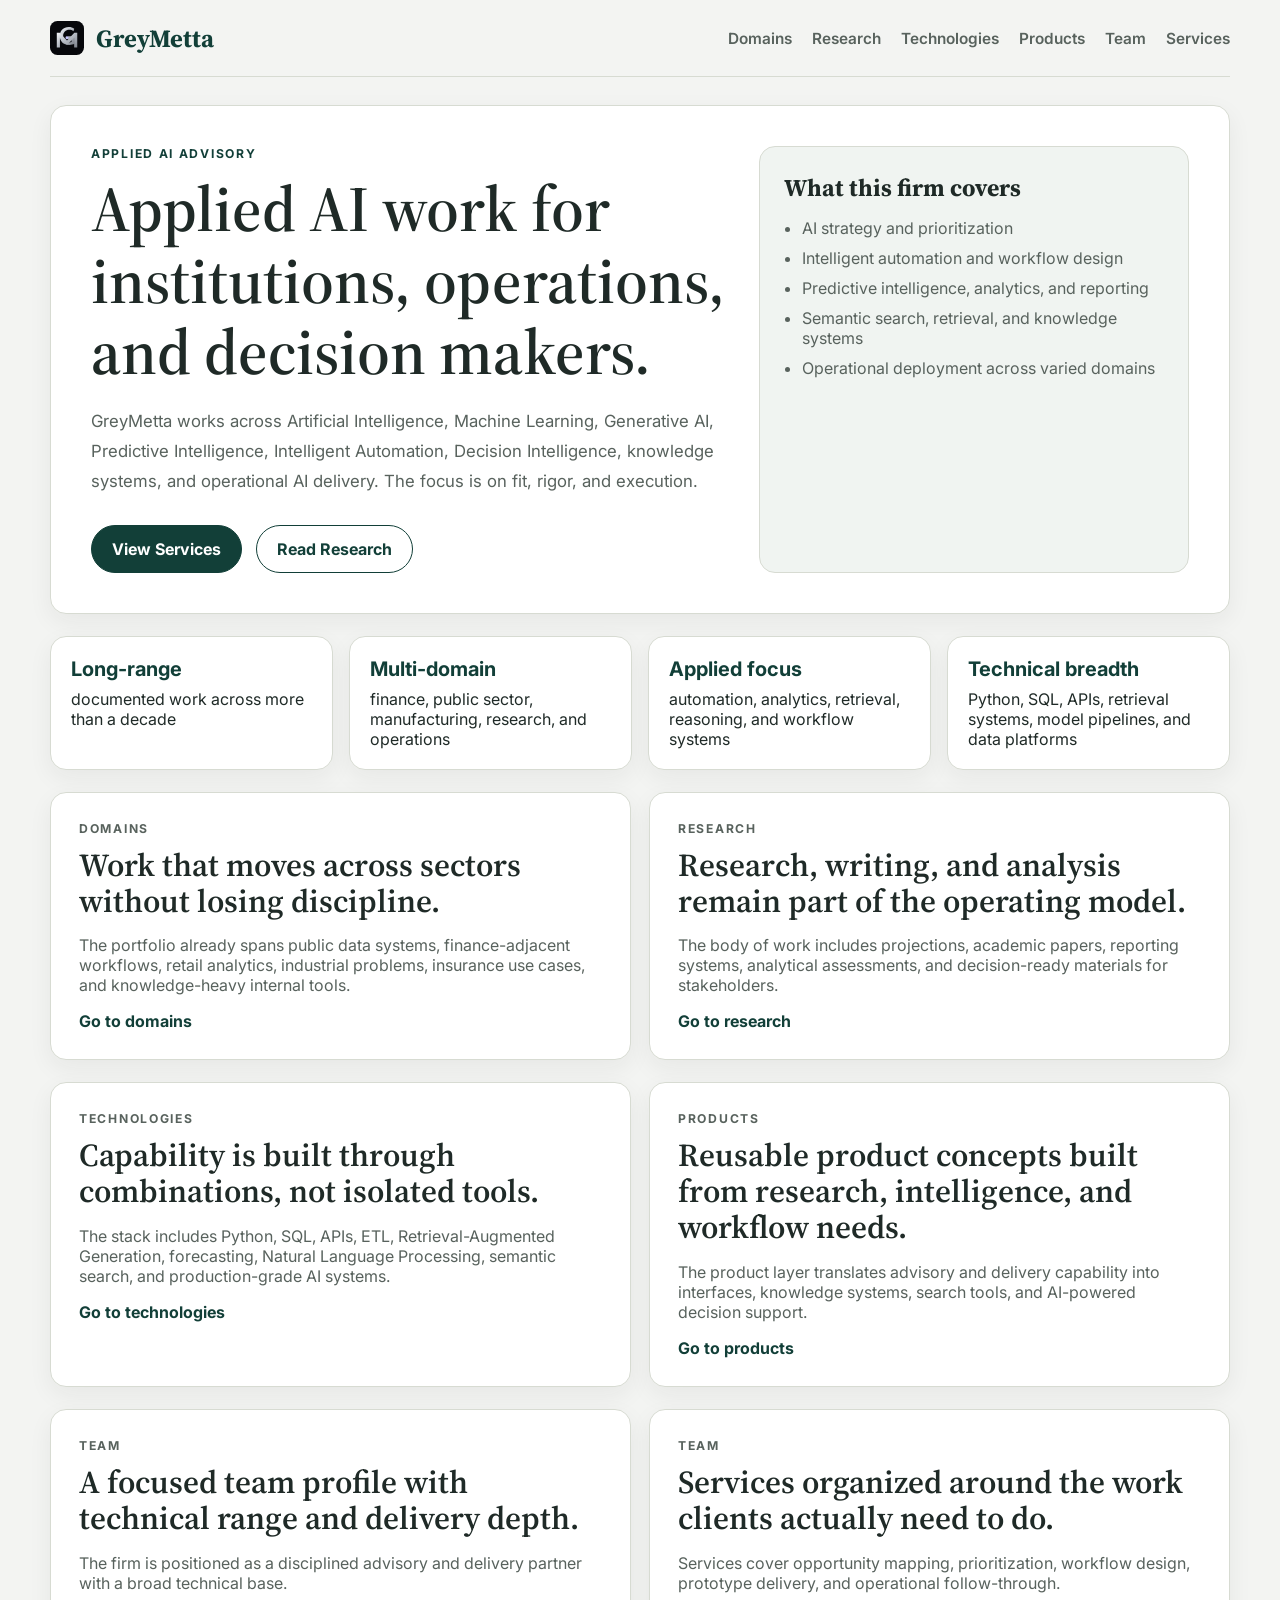
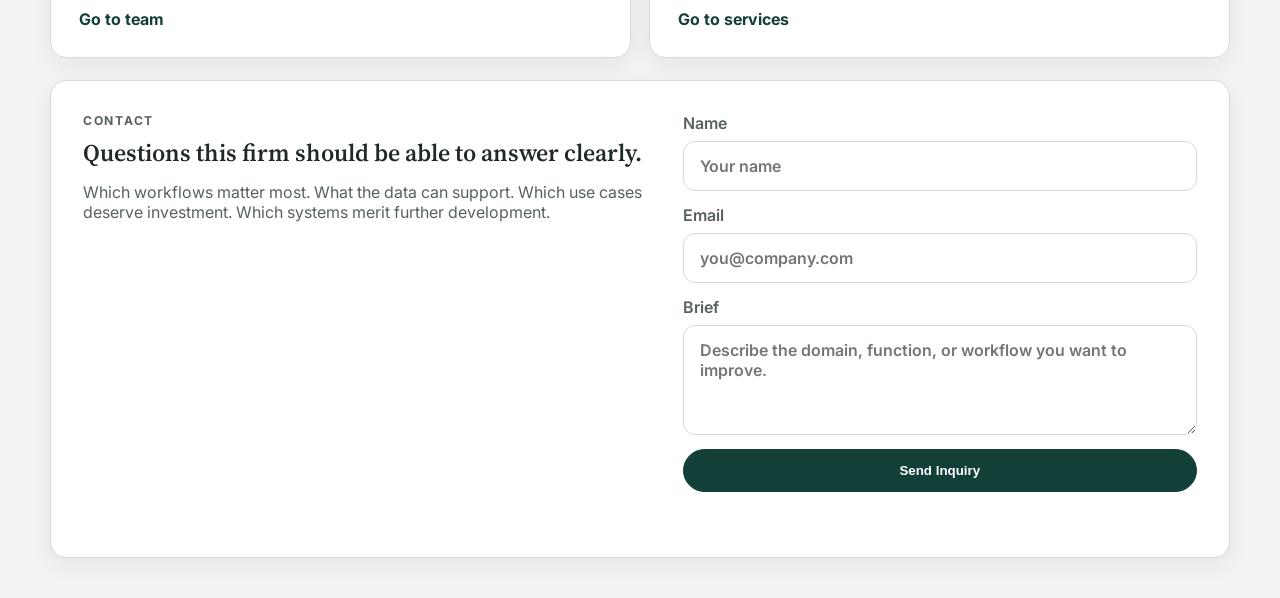
==== index.html @ bc5dd59d "Initial GreyMetta site" ====
<!DOCTYPE html>
<html lang="en">
  <head>
    <meta charset="UTF-8" />
    <meta name="viewport" content="width=device-width, initial-scale=1.0" />
    <title>GreyMetta | Applied AI Advisory</title>
    <meta
      name="description"
      content="GreyMetta is an applied AI advisory firm working across domains, research, technologies, teams, and services."
    />
    <link rel="preconnect" href="https://fonts.googleapis.com" />
    <link rel="preconnect" href="https://fonts.gstatic.com" crossorigin />
    <link
      href="https://fonts.googleapis.com/css2?family=Inter:wght@400;500;600;700&family=Source+Serif+4:wght@400;600;700&display=swap"
      rel="stylesheet"
    />
    <link rel="stylesheet" href="styles.css" />
  </head>
  <body>
    <div class="site-frame">
      <header class="site-header">
        <div class="header-inner">
          <a class="brand" href="index.html">
            <img class="brand-logo" src="logo-mark.svg" alt="GreyMetta" />
            <span>GreyMetta</span>
          </a>
          <nav class="site-nav" aria-label="Main navigation">
            <a href="domains.html">Domains</a>
            <a href="research.html">Research</a>
            <a href="technologies.html">Technologies</a>
            <a href="products.html">Products</a>
            <a href="team.html">Team</a>
            <a href="services.html">Services</a>
          </nav>
        </div>
      </header>

      <main>
        <!-- Editable: Homepage Hero -->
        <section class="hero">
          <div class="hero-copy">
            <p class="kicker">Applied AI Advisory</p>
            <h1>Applied AI work for institutions, operations, and decision makers.</h1>
            <p class="lead">
              GreyMetta works across Artificial Intelligence, Machine Learning,
              Generative AI, Predictive Intelligence, Intelligent Automation,
              Decision Intelligence, knowledge systems, and operational AI
              delivery. The focus is on fit, rigor, and execution.
            </p>
            <div class="hero-actions">
              <a class="button" href="services.html">View Services</a>
              <a class="button button-secondary" href="research.html">Read Research</a>
            </div>
          </div>
          <aside class="hero-aside">
            <div class="aside-block">
              <h2>What this firm covers</h2>
              <ul class="plain-list">
                <li>AI strategy and prioritization</li>
                <li>Intelligent automation and workflow design</li>
                <li>Predictive intelligence, analytics, and reporting</li>
                <li>Semantic search, retrieval, and knowledge systems</li>
                <li>Operational deployment across varied domains</li>
              </ul>
            </div>
          </aside>
        </section>

        <!-- Editable: Homepage Overview -->
        <section class="metrics-row" aria-label="Firm profile">
          <article>
            <strong>Long-range</strong>
            <span>documented work across more than a decade</span>
          </article>
          <article>
            <strong>Multi-domain</strong>
            <span>finance, public sector, manufacturing, research, and operations</span>
          </article>
          <article>
            <strong>Applied focus</strong>
            <span>automation, analytics, retrieval, reasoning, and workflow systems</span>
          </article>
          <article>
            <strong>Technical breadth</strong>
            <span>Python, SQL, APIs, retrieval systems, model pipelines, and data platforms</span>
          </article>
        </section>

        <section class="section-grid">
          <article class="panel">
            <p class="section-label">Domains</p>
            <h2>Work that moves across sectors without losing discipline.</h2>
            <p>
              The portfolio already spans public data systems, finance-adjacent
              workflows, retail analytics, industrial problems, insurance use
              cases, and knowledge-heavy internal tools.
            </p>
            <a class="text-link" href="domains.html">Go to domains</a>
          </article>
          <article class="panel">
            <p class="section-label">Research</p>
            <h2>Research, writing, and analysis remain part of the operating model.</h2>
            <p>
              The body of work includes projections, academic papers, reporting
              systems, analytical assessments, and decision-ready materials for
              stakeholders.
            </p>
            <a class="text-link" href="research.html">Go to research</a>
          </article>
        </section>

        <section class="section-grid">
          <article class="panel">
            <p class="section-label">Technologies</p>
            <h2>Capability is built through combinations, not isolated tools.</h2>
            <p>
              The stack includes Python, SQL, APIs, ETL, Retrieval-Augmented
              Generation, forecasting, Natural Language Processing, semantic
              search, and production-grade AI systems.
            </p>
            <a class="text-link" href="technologies.html">Go to technologies</a>
          </article>
          <article class="panel">
            <p class="section-label">Products</p>
            <h2>Reusable product concepts built from research, intelligence, and workflow needs.</h2>
            <p>
              The product layer translates advisory and delivery capability into
              interfaces, knowledge systems, search tools, and AI-powered
              decision support.
            </p>
            <a class="text-link" href="products.html">Go to products</a>
          </article>
        </section>

        <section class="section-grid">
          <article class="panel">
            <p class="section-label">Team</p>
            <h2>A focused team profile with technical range and delivery depth.</h2>
            <p>
              The firm is positioned as a disciplined advisory and delivery
              partner with a broad technical base.
            </p>
            <a class="text-link" href="team.html">Go to team</a>
          </article>
          <article class="panel">
            <p class="section-label">Team</p>
            <h2>Services organized around the work clients actually need to do.</h2>
            <p>
              Services cover opportunity mapping, prioritization, workflow
              design, prototype delivery, and operational follow-through.
            </p>
            <a class="text-link" href="services.html">Go to services</a>
          </article>
        </section>

        <!-- Editable: Homepage Contact -->
        <section class="closing-section">
          <div class="closing-copy">
            <p class="section-label">Contact</p>
            <h2>Questions this firm should be able to answer clearly.</h2>
            <p>
              Which workflows matter most. What the data can support. Which use
              cases deserve investment. Which systems merit further development.
            </p>
          </div>
          <form class="contact-form">
            <label>
              Name
              <input type="text" name="name" placeholder="Your name" />
            </label>
            <label>
              Email
              <input type="email" name="email" placeholder="you@company.com" />
            </label>
            <label>
              Brief
              <textarea
                name="message"
                rows="4"
                placeholder="Describe the domain, function, or workflow you want to improve."
              ></textarea>
            </label>
            <button class="button" type="submit">Send Inquiry</button>
            <p class="form-note" aria-live="polite"></p>
          </form>
        </section>
      </main>
    </div>
    <script src="script.js"></script>
  </body>
</html>
---- styles.css ----
:root {
  --bg: #f3f4f2;
  --surface: #ffffff;
  --line: #d7dbd2;
  --text: #1f2a27;
  --muted: #58625d;
  --accent: #123f38;
  --accent-soft: #f0f4f1;
  --radius: 16px;
  --shadow: 0 8px 24px rgba(31, 42, 39, 0.06);
}

* {
  box-sizing: border-box;
}

html {
  scroll-behavior: smooth;
}

body {
  margin: 0;
  background: var(--bg);
  color: var(--text);
  font-family: "Inter", sans-serif;
}

.site-frame {
  width: min(1180px, calc(100% - 32px));
  margin: 0 auto 40px;
}

.site-header {
  border-bottom: 1px solid var(--line);
  background: rgba(243, 244, 242, 0.96);
  position: sticky;
  top: 0;
}

.header-inner {
  display: flex;
  align-items: center;
  justify-content: space-between;
  gap: 24px;
  min-height: 76px;
}

.brand {
  display: inline-flex;
  align-items: center;
  gap: 12px;
  color: var(--accent);
  text-decoration: none;
  font-family: "Source Serif 4", serif;
  font-size: 1.55rem;
  font-weight: 700;
}

.brand-logo {
  width: 34px;
  height: 34px;
  display: block;
  flex: 0 0 auto;
}

.site-nav {
  display: flex;
  flex-wrap: wrap;
  gap: 20px;
}

.site-nav a {
  color: var(--muted);
  text-decoration: none;
  font-size: 0.96rem;
  font-weight: 600;
}

.site-nav a.active,
.site-nav a:hover,
.site-nav a:focus-visible,
.text-link:hover {
  color: var(--accent);
}

.text-link:focus-visible {
  color: var(--accent);
}

main {
  padding-top: 28px;
}

.hero,
.page-hero,
.panel,
.closing-section,
.metrics-row article {
  background: var(--surface);
  border: 1px solid var(--line);
  box-shadow: var(--shadow);
}

.hero {
  display: grid;
  grid-template-columns: 1.2fr 0.8fr;
  gap: 24px;
  padding: 40px;
  border-radius: var(--radius);
}

.hero-copy h1,
.page-hero h1,
.panel h2,
.closing-copy h2 {
  margin: 0;
  font-family: "Source Serif 4", serif;
  font-weight: 600;
  line-height: 1.12;
}

.hero-copy h1 {
  font-size: clamp(2.7rem, 5vw, 4.6rem);
  max-width: 760px;
}

.page-hero h1 {
  font-size: clamp(2.3rem, 4vw, 3.3rem);
}

.kicker,
.section-label {
  margin: 0 0 12px;
  color: var(--accent);
  text-transform: uppercase;
  letter-spacing: 0.14em;
  font-size: 0.76rem;
  font-weight: 700;
}

.lead,
.panel p,
.closing-copy p,
.form-note,
label,
.plain-list li {
  color: var(--muted);
}

.lead {
  max-width: 700px;
  margin: 18px 0 0;
  font-size: 1.05rem;
  line-height: 1.8;
}

.hero-actions {
  display: flex;
  flex-wrap: wrap;
  gap: 14px;
  margin-top: 28px;
}

.button {
  display: inline-flex;
  align-items: center;
  justify-content: center;
  padding: 13px 20px;
  border-radius: 999px;
  border: 1px solid var(--accent);
  background: var(--accent);
  color: #fff;
  text-decoration: none;
  font-weight: 700;
  cursor: pointer;
}

.button-secondary {
  background: #fff;
  color: var(--accent);
}

.button-small {
  padding: 10px 16px;
}

.hero-aside {
  display: flex;
}

.aside-block {
  width: 100%;
  padding: 24px;
  border-radius: var(--radius);
  background: var(--accent-soft);
  border: 1px solid var(--line);
}

.aside-block h2 {
  margin: 0 0 14px;
  font-family: "Source Serif 4", serif;
}

.metrics-row {
  display: grid;
  grid-template-columns: repeat(4, minmax(0, 1fr));
  gap: 16px;
  margin-top: 22px;
}

.metrics-row article {
  padding: 20px;
  border-radius: var(--radius);
}

.metrics-row strong {
  display: block;
  margin-bottom: 8px;
  color: var(--accent);
  font-size: 1.25rem;
}

.section-grid,
.card-grid {
  display: grid;
  gap: 18px;
}

.section-grid {
  grid-template-columns: repeat(2, minmax(0, 1fr));
  margin-top: 22px;
}

.section-grid.single {
  grid-template-columns: 1fr;
}

.panel {
  padding: 28px;
  border-radius: var(--radius);
}

.panel h2 {
  font-size: 2rem;
  margin-bottom: 14px;
}

.panel-wide {
  width: 100%;
}

.columns-two {
  display: grid;
  grid-template-columns: repeat(2, minmax(0, 1fr));
  gap: 24px;
}

.text-link {
  color: var(--accent);
  text-decoration: none;
  font-weight: 700;
}

.closing-section {
  display: grid;
  grid-template-columns: 1fr 0.9fr;
  gap: 28px;
  padding: 32px;
  margin-top: 22px;
  border-radius: var(--radius);
}

.contact-form {
  display: grid;
  gap: 14px;
}

label {
  display: grid;
  gap: 8px;
  font-weight: 600;
}

input,
textarea {
  width: 100%;
  padding: 14px 16px;
  border: 1px solid var(--line);
  border-radius: 12px;
  font: inherit;
  color: var(--text);
  background: #fff;
}

input:focus,
textarea:focus {
  outline: 2px solid rgba(18, 63, 56, 0.16);
  border-color: rgba(18, 63, 56, 0.36);
}

.form-note {
  min-height: 1.2em;
  margin: 0;
}

.page-main {
  padding-top: 28px;
}

.page-hero {
  padding: 34px;
  border-radius: var(--radius);
}

.page-section {
  margin-top: 22px;
}

.card-grid {
  grid-template-columns: repeat(2, minmax(0, 1fr));
}

.term-grid {
  display: flex;
  flex-wrap: wrap;
  gap: 10px;
}

.term-grid span {
  display: inline-flex;
  align-items: center;
  padding: 9px 12px;
  border: 1px solid var(--line);
  border-radius: 999px;
  background: var(--accent-soft);
  color: var(--accent);
  font-size: 0.92rem;
  font-weight: 600;
  line-height: 1.3;
}

.stacked-panels {
  display: grid;
  gap: 18px;
}

.plain-list {
  margin: 0;
  padding-left: 18px;
}

.plain-list li + li {
  margin-top: 10px;
}

@media (max-width: 920px) {
  .hero,
  .section-grid,
  .card-grid,
  .columns-two,
  .closing-section,
  .metrics-row {
    grid-template-columns: 1fr;
  }
}

@media (max-width: 720px) {
  .site-frame {
    width: min(100% - 18px, 100%);
  }

  .header-inner {
    flex-direction: column;
    align-items: flex-start;
    padding: 16px 0;
  }

  .site-nav {
    gap: 12px 16px;
  }

  .hero,
  .page-hero,
  .panel,
  .closing-section {
    padding: 22px;
  }
}
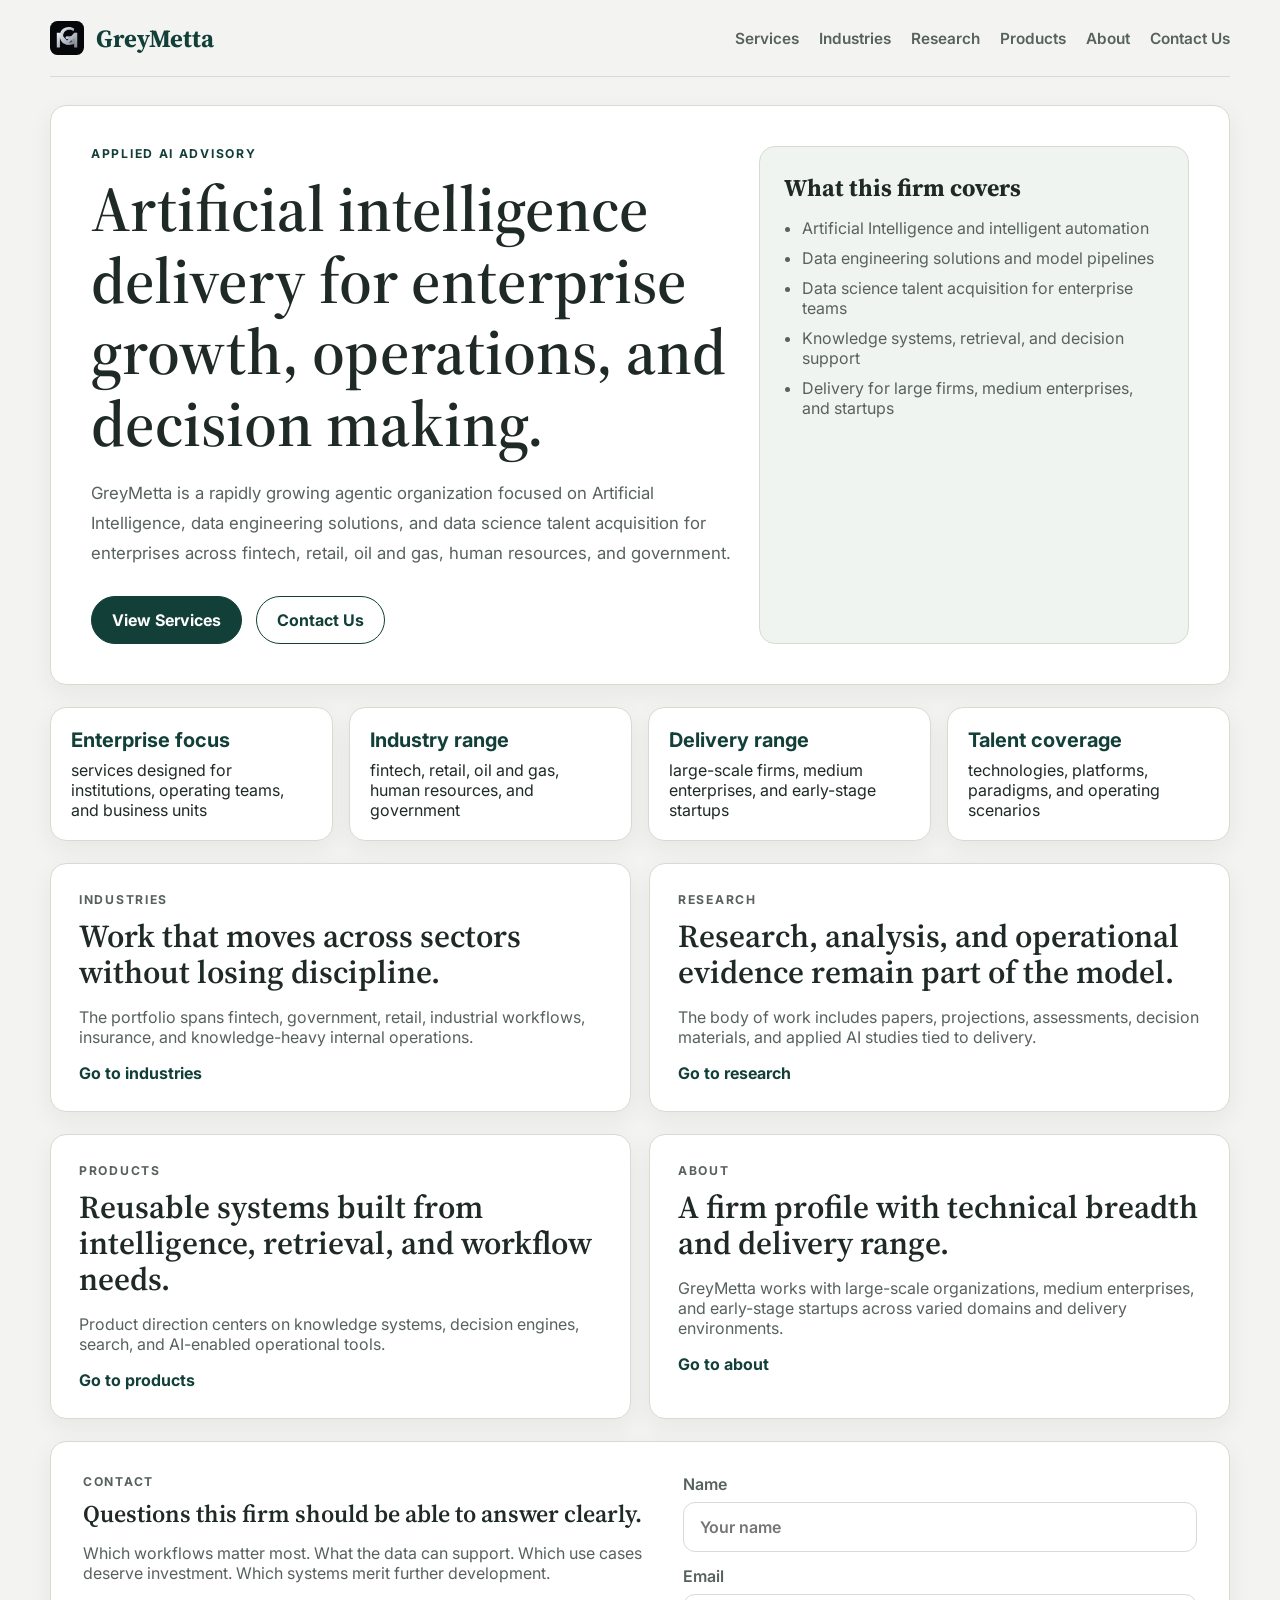
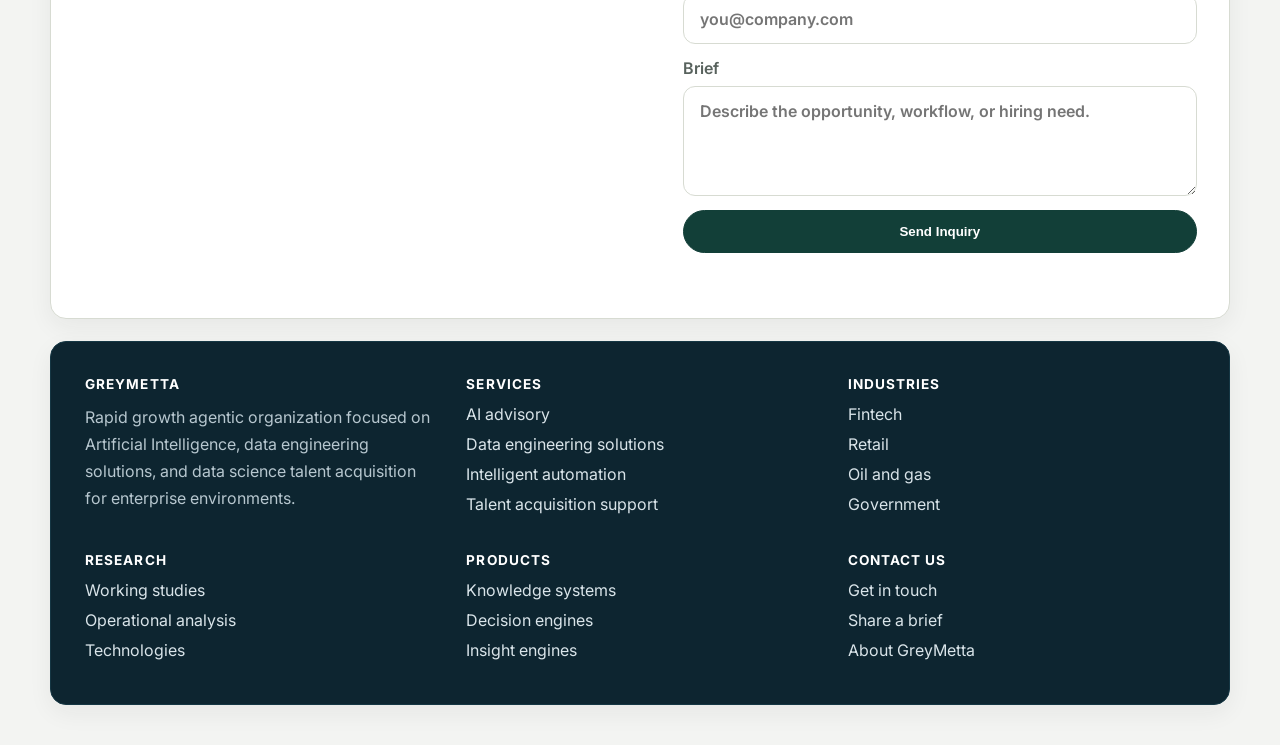
==== commit 3f6493ad: "Refine site structure and add contact page" ====
--- a/index.html
+++ b/index.html
@@ -6,7 +6,7 @@
     <title>GreyMetta | Applied AI Advisory</title>
     <meta
       name="description"
-      content="GreyMetta is an applied AI advisory firm working across domains, research, technologies, teams, and services."
+      content="GreyMetta is a rapidly growing agentic organization focused on AI, data engineering solutions, and data science talent acquisition."
     />
     <link rel="preconnect" href="https://fonts.googleapis.com" />
     <link rel="preconnect" href="https://fonts.gstatic.com" crossorigin />
@@ -25,85 +25,81 @@
             <span>GreyMetta</span>
           </a>
           <nav class="site-nav" aria-label="Main navigation">
-            <a href="domains.html">Domains</a>
+            <a href="services.html">Services</a>
+            <a href="domains.html">Industries</a>
             <a href="research.html">Research</a>
-            <a href="technologies.html">Technologies</a>
             <a href="products.html">Products</a>
-            <a href="team.html">Team</a>
-            <a href="services.html">Services</a>
+            <a href="team.html">About</a>
+            <a href="contact.html">Contact Us</a>
           </nav>
         </div>
       </header>
 
       <main>
-        <!-- Editable: Homepage Hero -->
         <section class="hero">
           <div class="hero-copy">
             <p class="kicker">Applied AI Advisory</p>
-            <h1>Applied AI work for institutions, operations, and decision makers.</h1>
+            <h1>Artificial intelligence delivery for enterprise growth, operations, and decision making.</h1>
             <p class="lead">
-              GreyMetta works across Artificial Intelligence, Machine Learning,
-              Generative AI, Predictive Intelligence, Intelligent Automation,
-              Decision Intelligence, knowledge systems, and operational AI
-              delivery. The focus is on fit, rigor, and execution.
+              GreyMetta is a rapidly growing agentic organization focused on
+              Artificial Intelligence, data engineering solutions, and data
+              science talent acquisition for enterprises across fintech,
+              retail, oil and gas, human resources, and government.
             </p>
             <div class="hero-actions">
               <a class="button" href="services.html">View Services</a>
-              <a class="button button-secondary" href="research.html">Read Research</a>
+              <a class="button button-secondary" href="contact.html">Contact Us</a>
             </div>
           </div>
           <aside class="hero-aside">
             <div class="aside-block">
               <h2>What this firm covers</h2>
               <ul class="plain-list">
-                <li>AI strategy and prioritization</li>
-                <li>Intelligent automation and workflow design</li>
-                <li>Predictive intelligence, analytics, and reporting</li>
-                <li>Semantic search, retrieval, and knowledge systems</li>
-                <li>Operational deployment across varied domains</li>
+                <li>Artificial Intelligence and intelligent automation</li>
+                <li>Data engineering solutions and model pipelines</li>
+                <li>Data science talent acquisition for enterprise teams</li>
+                <li>Knowledge systems, retrieval, and decision support</li>
+                <li>Delivery for large firms, medium enterprises, and startups</li>
               </ul>
             </div>
           </aside>
         </section>
 
-        <!-- Editable: Homepage Overview -->
         <section class="metrics-row" aria-label="Firm profile">
           <article>
-            <strong>Long-range</strong>
-            <span>documented work across more than a decade</span>
-          </article>
-          <article>
-            <strong>Multi-domain</strong>
-            <span>finance, public sector, manufacturing, research, and operations</span>
-          </article>
-          <article>
-            <strong>Applied focus</strong>
-            <span>automation, analytics, retrieval, reasoning, and workflow systems</span>
-          </article>
-          <article>
-            <strong>Technical breadth</strong>
-            <span>Python, SQL, APIs, retrieval systems, model pipelines, and data platforms</span>
+            <strong>Enterprise focus</strong>
+            <span>services designed for institutions, operating teams, and business units</span>
+          </article>
+          <article>
+            <strong>Industry range</strong>
+            <span>fintech, retail, oil and gas, human resources, and government</span>
+          </article>
+          <article>
+            <strong>Delivery range</strong>
+            <span>large-scale firms, medium enterprises, and early-stage startups</span>
+          </article>
+          <article>
+            <strong>Talent coverage</strong>
+            <span>technologies, platforms, paradigms, and operating scenarios</span>
           </article>
         </section>
 
         <section class="section-grid">
           <article class="panel">
-            <p class="section-label">Domains</p>
+            <p class="section-label">Industries</p>
             <h2>Work that moves across sectors without losing discipline.</h2>
             <p>
-              The portfolio already spans public data systems, finance-adjacent
-              workflows, retail analytics, industrial problems, insurance use
-              cases, and knowledge-heavy internal tools.
-            </p>
-            <a class="text-link" href="domains.html">Go to domains</a>
+              The portfolio spans fintech, government, retail, industrial
+              workflows, insurance, and knowledge-heavy internal operations.
+            </p>
+            <a class="text-link" href="domains.html">Go to industries</a>
           </article>
           <article class="panel">
             <p class="section-label">Research</p>
-            <h2>Research, writing, and analysis remain part of the operating model.</h2>
-            <p>
-              The body of work includes projections, academic papers, reporting
-              systems, analytical assessments, and decision-ready materials for
-              stakeholders.
+            <h2>Research, analysis, and operational evidence remain part of the model.</h2>
+            <p>
+              The body of work includes papers, projections, assessments,
+              decision materials, and applied AI studies tied to delivery.
             </p>
             <a class="text-link" href="research.html">Go to research</a>
           </article>
@@ -111,50 +107,27 @@
 
         <section class="section-grid">
           <article class="panel">
-            <p class="section-label">Technologies</p>
-            <h2>Capability is built through combinations, not isolated tools.</h2>
-            <p>
-              The stack includes Python, SQL, APIs, ETL, Retrieval-Augmented
-              Generation, forecasting, Natural Language Processing, semantic
-              search, and production-grade AI systems.
-            </p>
-            <a class="text-link" href="technologies.html">Go to technologies</a>
-          </article>
-          <article class="panel">
             <p class="section-label">Products</p>
-            <h2>Reusable product concepts built from research, intelligence, and workflow needs.</h2>
-            <p>
-              The product layer translates advisory and delivery capability into
-              interfaces, knowledge systems, search tools, and AI-powered
-              decision support.
+            <h2>Reusable systems built from intelligence, retrieval, and workflow needs.</h2>
+            <p>
+              Product direction centers on knowledge systems, decision engines,
+              search, and AI-enabled operational tools.
             </p>
             <a class="text-link" href="products.html">Go to products</a>
           </article>
-        </section>
-
-        <section class="section-grid">
-          <article class="panel">
-            <p class="section-label">Team</p>
-            <h2>A focused team profile with technical range and delivery depth.</h2>
-            <p>
-              The firm is positioned as a disciplined advisory and delivery
-              partner with a broad technical base.
-            </p>
-            <a class="text-link" href="team.html">Go to team</a>
-          </article>
-          <article class="panel">
-            <p class="section-label">Team</p>
-            <h2>Services organized around the work clients actually need to do.</h2>
-            <p>
-              Services cover opportunity mapping, prioritization, workflow
-              design, prototype delivery, and operational follow-through.
-            </p>
-            <a class="text-link" href="services.html">Go to services</a>
-          </article>
-        </section>
-
-        <!-- Editable: Homepage Contact -->
-        <section class="closing-section">
+          <article class="panel">
+            <p class="section-label">About</p>
+            <h2>A firm profile with technical breadth and delivery range.</h2>
+            <p>
+              GreyMetta works with large-scale organizations, medium
+              enterprises, and early-stage startups across varied domains and
+              delivery environments.
+            </p>
+            <a class="text-link" href="team.html">Go to about</a>
+          </article>
+        </section>
+
+        <section class="closing-section" id="contact">
           <div class="closing-copy">
             <p class="section-label">Contact</p>
             <h2>Questions this firm should be able to answer clearly.</h2>
@@ -177,7 +150,7 @@
               <textarea
                 name="message"
                 rows="4"
-                placeholder="Describe the domain, function, or workflow you want to improve."
+                placeholder="Describe the opportunity, workflow, or hiring need."
               ></textarea>
             </label>
             <button class="button" type="submit">Send Inquiry</button>
@@ -185,6 +158,51 @@
           </form>
         </section>
       </main>
+
+      <footer class="site-footer">
+        <div class="footer-grid">
+          <div>
+            <p class="footer-heading">GreyMetta</p>
+            <p class="footer-copy">
+              Rapid growth agentic organization focused on Artificial
+              Intelligence, data engineering solutions, and data science talent
+              acquisition for enterprise environments.
+            </p>
+          </div>
+          <div>
+            <p class="footer-heading">Services</p>
+            <a href="services.html">AI advisory</a>
+            <a href="services.html">Data engineering solutions</a>
+            <a href="services.html">Intelligent automation</a>
+            <a href="services.html">Talent acquisition support</a>
+          </div>
+          <div>
+            <p class="footer-heading">Industries</p>
+            <a href="domains.html">Fintech</a>
+            <a href="domains.html">Retail</a>
+            <a href="domains.html">Oil and gas</a>
+            <a href="domains.html">Government</a>
+          </div>
+          <div>
+            <p class="footer-heading">Research</p>
+            <a href="research.html">Working studies</a>
+            <a href="research.html">Operational analysis</a>
+            <a href="technologies.html">Technologies</a>
+          </div>
+          <div>
+            <p class="footer-heading">Products</p>
+            <a href="products.html">Knowledge systems</a>
+            <a href="products.html">Decision engines</a>
+            <a href="products.html">Insight engines</a>
+          </div>
+          <div>
+            <p class="footer-heading">Contact Us</p>
+            <a href="contact.html">Get in touch</a>
+            <a href="contact.html">Share a brief</a>
+            <a href="team.html">About GreyMetta</a>
+          </div>
+        </div>
+      </footer>
     </div>
     <script src="script.js"></script>
   </body>
--- a/styles.css
+++ b/styles.css
@@ -270,6 +270,49 @@
   border-radius: var(--radius);
 }
 
+.site-footer {
+  margin-top: 22px;
+  padding: 34px;
+  border-radius: var(--radius);
+  background: #0d2530;
+  color: #e8edf0;
+  border: 1px solid #153744;
+  box-shadow: var(--shadow);
+}
+
+.footer-grid {
+  display: grid;
+  grid-template-columns: repeat(3, minmax(0, 1fr));
+  gap: 28px 34px;
+}
+
+.footer-heading {
+  margin: 0 0 12px;
+  color: #ffffff;
+  text-transform: uppercase;
+  letter-spacing: 0.08em;
+  font-size: 0.85rem;
+  font-weight: 700;
+}
+
+.footer-copy {
+  margin: 0;
+  color: #b7c7cf;
+  line-height: 1.7;
+}
+
+.site-footer a {
+  display: block;
+  margin-bottom: 10px;
+  color: #d9e4e9;
+  text-decoration: none;
+}
+
+.site-footer a:hover,
+.site-footer a:focus-visible {
+  color: #ffffff;
+}
+
 .contact-form {
   display: grid;
   gap: 14px;
@@ -359,7 +402,8 @@
   .card-grid,
   .columns-two,
   .closing-section,
-  .metrics-row {
+  .metrics-row,
+  .footer-grid {
     grid-template-columns: 1fr;
   }
 }
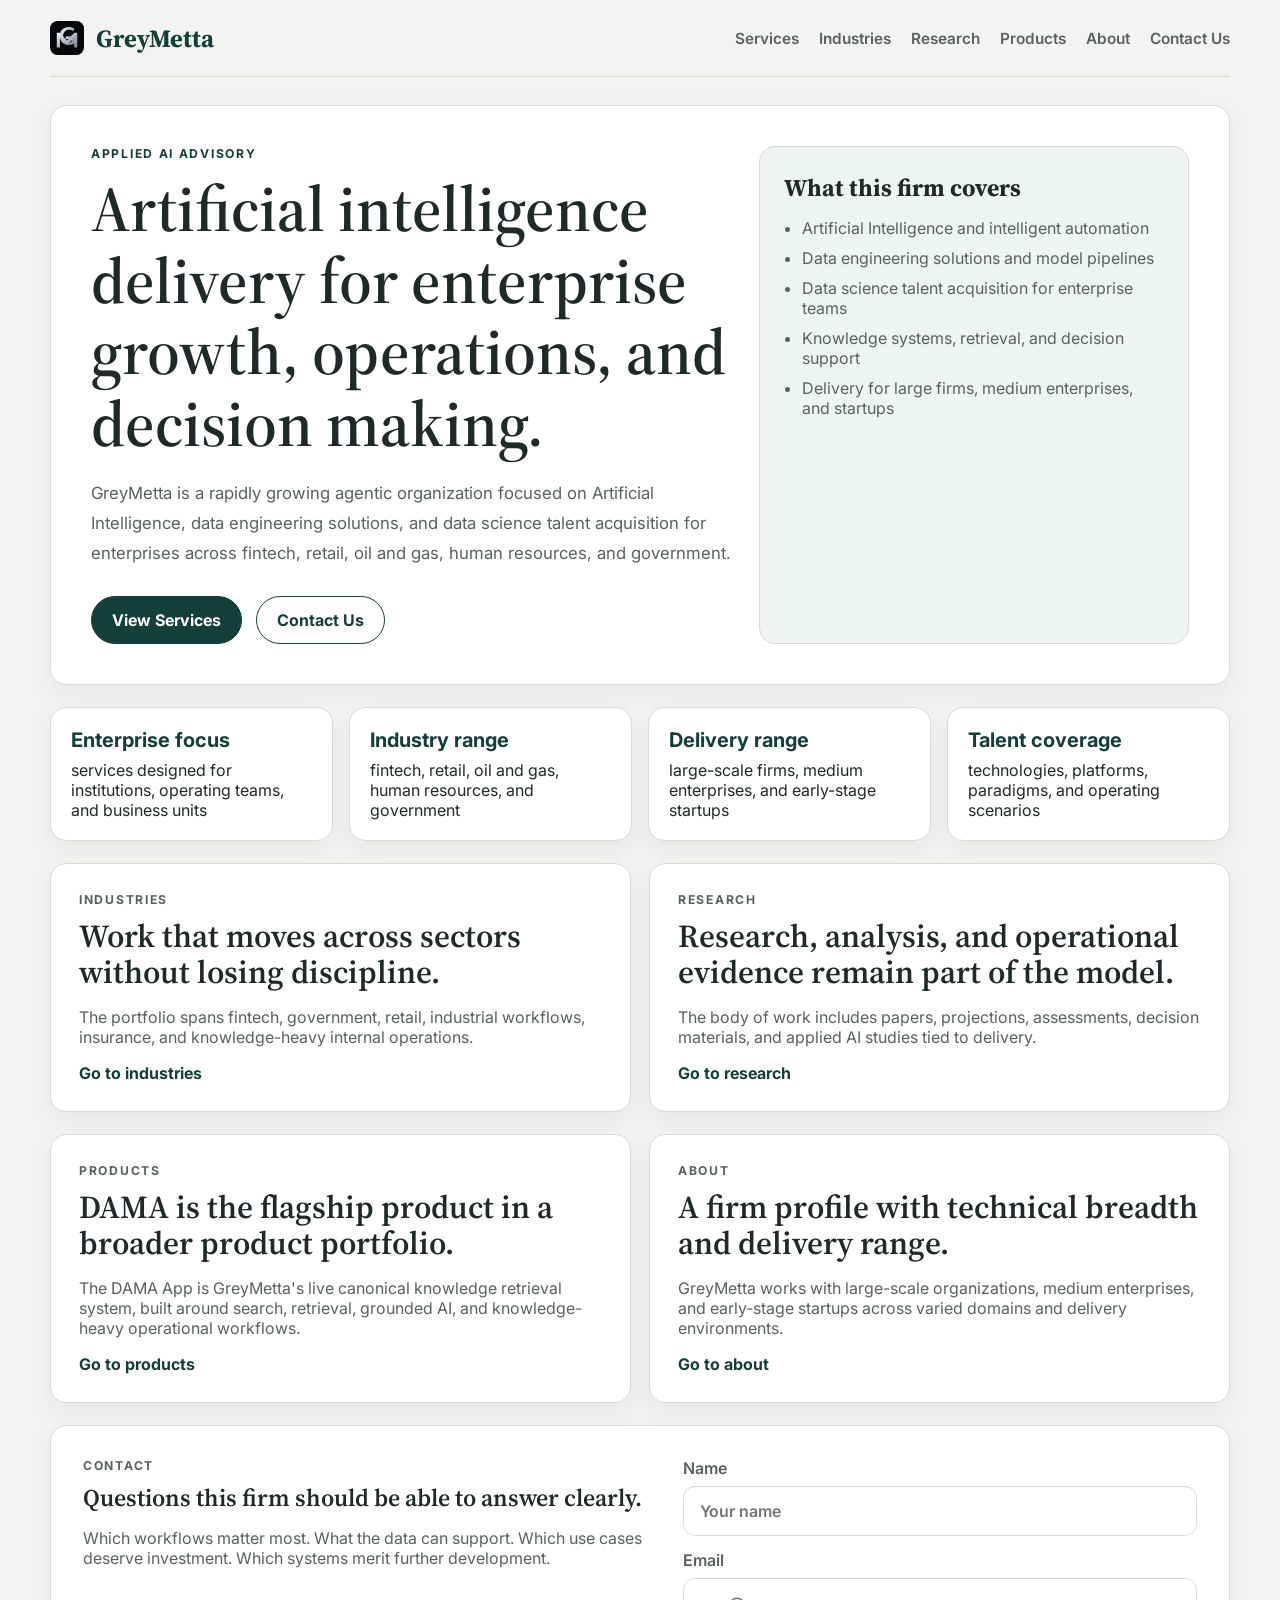
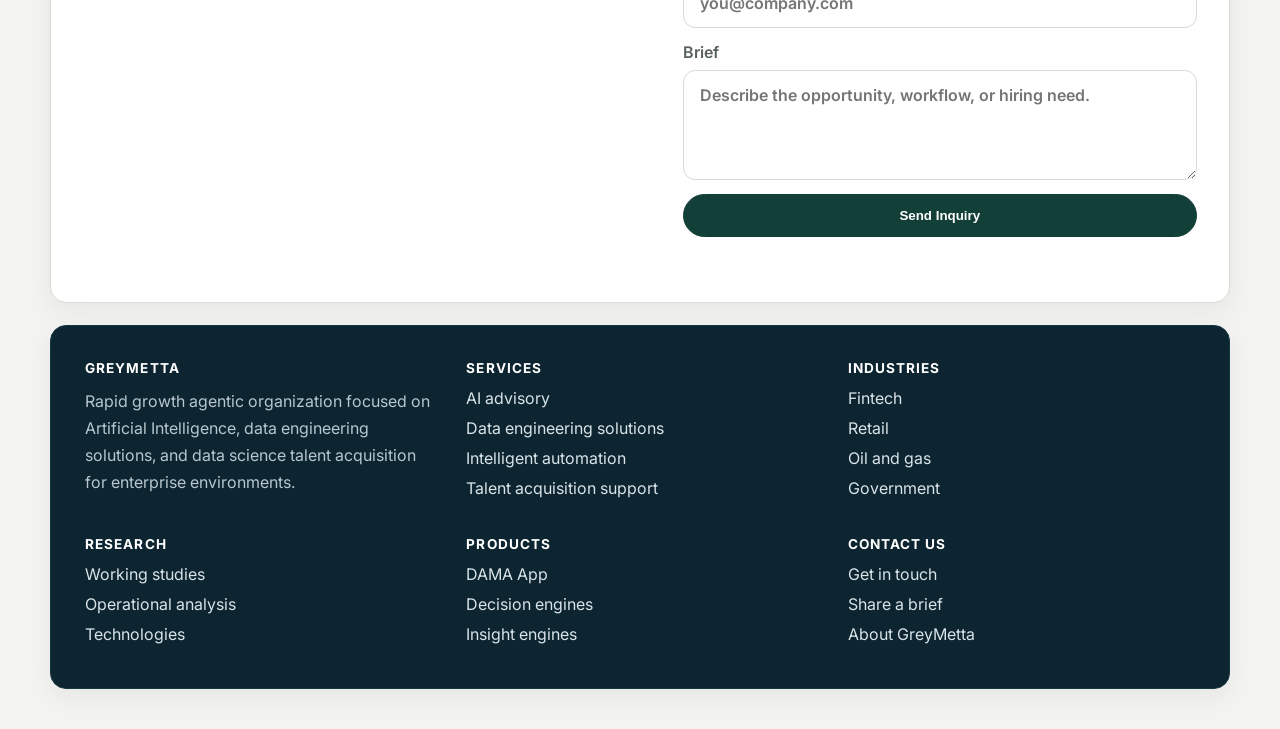
==== commit 75b09a86: "Feature DAMA as flagship product" ====
--- a/index.html
+++ b/index.html
@@ -108,10 +108,11 @@
         <section class="section-grid">
           <article class="panel">
             <p class="section-label">Products</p>
-            <h2>Reusable systems built from intelligence, retrieval, and workflow needs.</h2>
-            <p>
-              Product direction centers on knowledge systems, decision engines,
-              search, and AI-enabled operational tools.
+            <h2>DAMA is the flagship product in a broader product portfolio.</h2>
+            <p>
+              The DAMA App is GreyMetta's live canonical knowledge retrieval
+              system, built around search, retrieval, grounded AI, and
+              knowledge-heavy operational workflows.
             </p>
             <a class="text-link" href="products.html">Go to products</a>
           </article>
@@ -191,7 +192,7 @@
           </div>
           <div>
             <p class="footer-heading">Products</p>
-            <a href="products.html">Knowledge systems</a>
+            <a href="products.html">DAMA App</a>
             <a href="products.html">Decision engines</a>
             <a href="products.html">Insight engines</a>
           </div>
--- a/styles.css
+++ b/styles.css
@@ -245,6 +245,24 @@
   margin-bottom: 14px;
 }
 
+.featured-panel {
+  background: linear-gradient(180deg, #ffffff 0%, #f4f7f6 100%);
+}
+
+.feature-head {
+  display: flex;
+  align-items: flex-start;
+  justify-content: space-between;
+  gap: 18px;
+  margin-bottom: 14px;
+}
+
+.feature-subtitle {
+  margin: 6px 0 0;
+  color: var(--accent);
+  font-weight: 700;
+}
+
 .panel-wide {
   width: 100%;
 }
@@ -429,4 +447,9 @@
   .closing-section {
     padding: 22px;
   }
-}
+
+  .feature-head {
+    flex-direction: column;
+    align-items: flex-start;
+  }
+}
